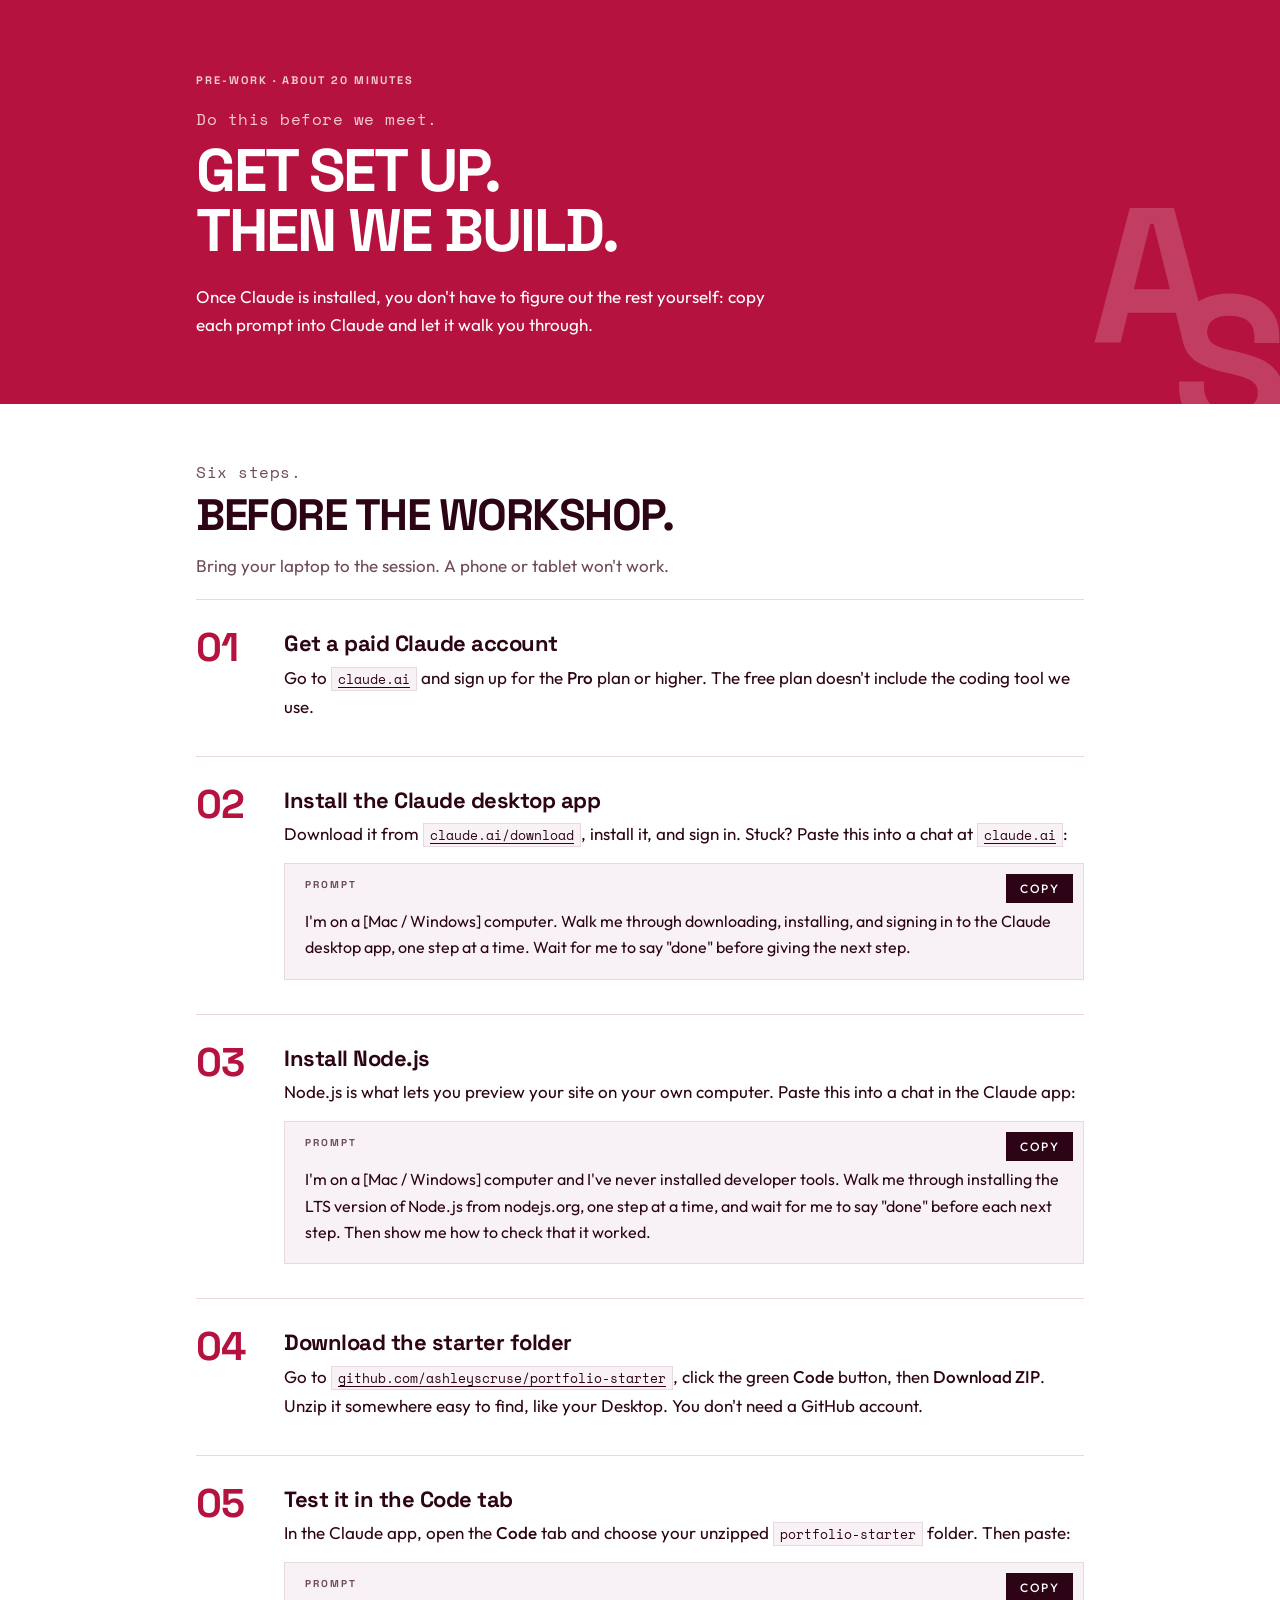
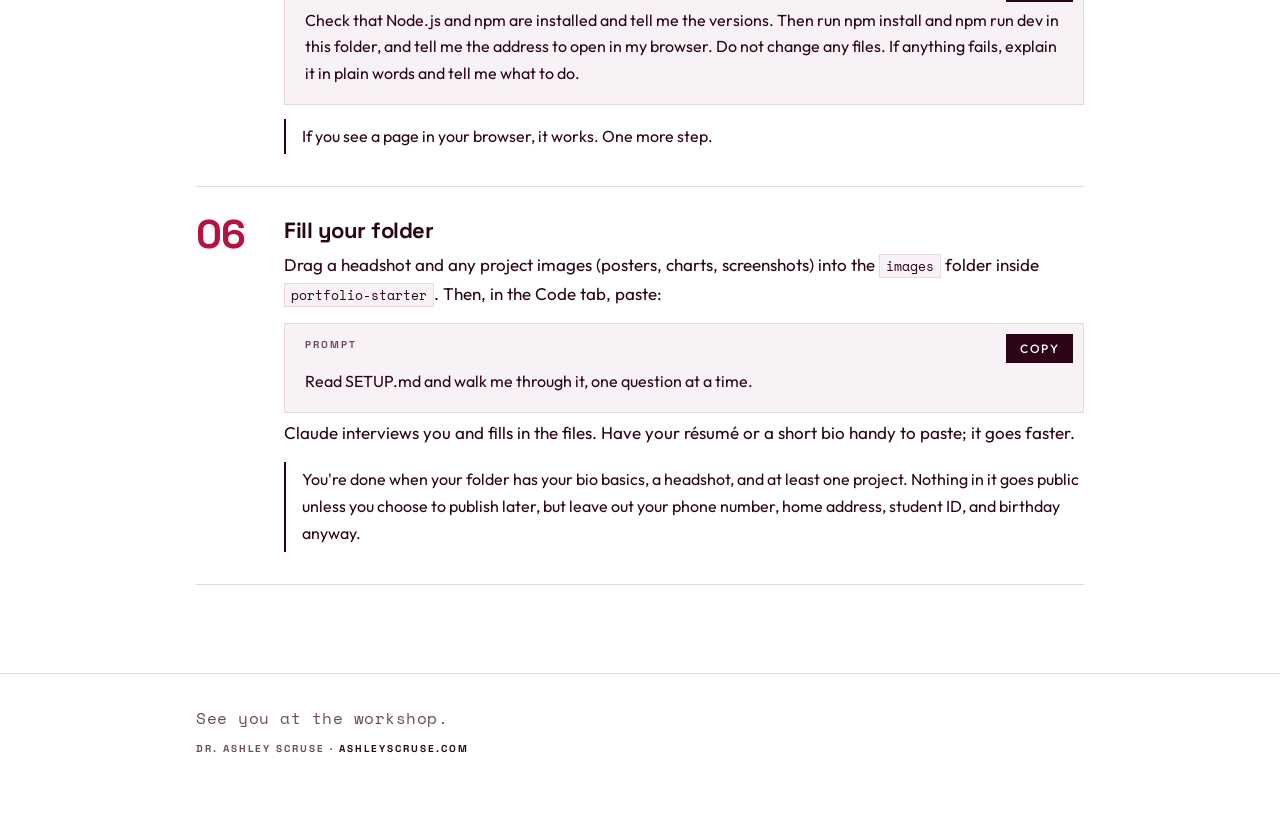
==== docs/prework.html @ 6b227b15 "Split into pre-work and tabbed workshop pages; academic brand register" ====
<!doctype html>
<html lang="en">
<head>
<meta charset="utf-8">
<meta name="viewport" content="width=device-width, initial-scale=1">
<title>Portfolio workshop pre-work</title>
<meta name="description" content="Twenty minutes of setup before the Build Your Portfolio with AI workshop.">
<link rel="preconnect" href="https://fonts.googleapis.com">
<link rel="preconnect" href="https://fonts.gstatic.com" crossorigin>
<link href="https://fonts.googleapis.com/css2?family=Outfit:wght@400;500;600&family=Space+Grotesk:wght@700&family=Space+Mono&display=swap" rel="stylesheet">
<link rel="stylesheet" href="style.css">
</head>
<body>
<header class="hero"><img class="mark" src="as-mark-white.svg" alt=""><div class="wrap">
  <p class="eyebrow">Pre-work · About 20 minutes</p>
  <p class="script">Do this before we meet.</p>
  <h1>Get set up. <span>Then we build.</span></h1>
  <p class="intro">Once Claude is installed, you don't have to figure out the rest yourself: copy each prompt into Claude and let it walk you through.</p>
</div></header>
<main class="wrap"><section class="panel">
  <p class="script">Six steps.</p>
  <h2>Before the workshop.</h2>
  <p class="lead">Bring your laptop to the session. A phone or tablet won't work.</p>
<div class="step"><div class="num">01</div><div>
  <h3>Get a paid Claude account</h3>
  <p>Go to <a href="https://claude.ai"><code>claude.ai</code></a> and sign up for the <b>Pro</b> plan or higher. The free plan doesn't include the coding tool we use.</p>
</div></div>

<div class="step"><div class="num">02</div><div>
  <h3>Install the Claude desktop app</h3>
  <p>Download it from <a href="https://claude.ai/download"><code>claude.ai/download</code></a>, install it, and sign in. Stuck? Paste this into a chat at <a href="https://claude.ai"><code>claude.ai</code></a>:</p>
  <div class="code"><button class="copy">Copy</button><pre><code>I'm on a [Mac / Windows] computer. Walk me through downloading, installing, and signing in to the Claude desktop app, one step at a time. Wait for me to say "done" before giving the next step.</code></pre></div>
</div></div>

<div class="step"><div class="num">03</div><div>
  <h3>Install Node.js</h3>
  <p>Node.js is what lets you preview your site on your own computer. Paste this into a chat in the Claude app:</p>
  <div class="code"><button class="copy">Copy</button><pre><code>I'm on a [Mac / Windows] computer and I've never installed developer tools. Walk me through installing the LTS version of Node.js from nodejs.org, one step at a time, and wait for me to say "done" before each next step. Then show me how to check that it worked.</code></pre></div>
</div></div>

<div class="step"><div class="num">04</div><div>
  <h3>Download the starter folder</h3>
  <p>Go to <a href="https://github.com/ashleyscruse/portfolio-starter"><code>github.com/ashleyscruse/portfolio-starter</code></a>, click the green <b>Code</b> button, then <b>Download ZIP</b>. Unzip it somewhere easy to find, like your Desktop. You don't need a GitHub account.</p>
</div></div>

<div class="step"><div class="num">05</div><div>
  <h3>Test it in the Code tab</h3>
  <p>In the Claude app, open the <b>Code</b> tab and choose your unzipped <code>portfolio-starter</code> folder. Then paste:</p>
  <div class="code"><button class="copy">Copy</button><pre><code>Check that Node.js and npm are installed and tell me the versions. Then run npm install and npm run dev in this folder, and tell me the address to open in my browser. Do not change any files. If anything fails, explain it in plain words and tell me what to do.</code></pre></div>
  <div class="heads-up">If you see a page in your browser, it works. One more step.</div>
</div></div>

<div class="step"><div class="num">06</div><div>
  <h3>Fill your folder</h3>
  <p>Drag a headshot and any project images (posters, charts, screenshots) into the <code>images</code> folder inside <code>portfolio-starter</code>. Then, in the Code tab, paste:</p>
  <div class="code"><button class="copy">Copy</button><pre><code>Read SETUP.md and walk me through it, one question at a time.</code></pre></div>
  <p>Claude interviews you and fills in the files. Have your résumé or a short bio handy to paste; it goes faster.</p>
  <div class="heads-up">You're done when your folder has your bio basics, a headshot, and at least one project. Nothing in it goes public unless you choose to publish later, but leave out your phone number, home address, student ID, and birthday anyway.</div>
</div></div>
</section></main>
<footer><div class="wrap">
  <p class="script">See you at the workshop.</p>
  <p class="meta">Dr. Ashley Scruse · <a href="https://ashleyscruse.com/portfolio">ashleyscruse.com</a></p>
</div></footer>
<script>
  document.querySelectorAll('.copy').forEach(function (b) {
    b.addEventListener('click', function () {
      var t = b.parentElement.querySelector('code').innerText;
      try { navigator.clipboard.writeText(t).then(function () {
        b.textContent = 'Copied'; setTimeout(function () { b.textContent = 'Copy'; }, 1500); }); } catch (e) {}
    });
  });
</script>
</body>
</html>
---- docs/style.css ----
/* Ashley Scruse brand kit, register B (academic): ruby lead band over white.
   Orchid, petal, and Caveat are off; ruby appears once on white (the step numerals). */
:root {
  --merlot: #2c0415; --ruby: #b5123f; --pale: #f3c9d4;
  --lilac: #f8f2f6; --white: #fff; --ink: #2c0415; --muted: #6e4a5a; --line: #e7d8e1;
  --display: "Space Grotesk", Arial, sans-serif; --body: "Outfit", Arial, sans-serif;
  --mono: "Space Mono", Menlo, Consolas, monospace;
}
* { box-sizing: border-box; }
html { scroll-behavior: smooth; }
body { margin: 0; background: var(--white); color: var(--ink); font: 400 17px/1.7 var(--body); overflow-wrap: anywhere; }
.wrap { max-width: 920px; margin: 0 auto; padding: 0 16px; }
a { color: var(--merlot); text-decoration-thickness: 1px; text-underline-offset: 3px; }

/* Hero */
.hero { background: var(--ruby); color: #fff; padding: 72px 0 64px; position: relative; overflow: hidden; }
.hero .mark { position: absolute; right: -30px; bottom: -40px; width: 240px; height: auto; opacity: .18; pointer-events: none; }
.hero .wrap { position: relative; }
.eyebrow { font: 700 11px/1.5 var(--display); letter-spacing: 2px; text-transform: uppercase; color: var(--muted); margin: 0; }
.hero .eyebrow, .hero .script { color: var(--pale); }
.script { font: 400 16px/1.5 var(--mono); letter-spacing: .5px; color: var(--muted); margin: 18px 0 10px; }
h1 { font: 700 clamp(40px, 7vw, 60px)/1.0 var(--display); letter-spacing: -2px; text-transform: uppercase; margin: 0 0 22px; max-width: 12em; }
h1 span { display: block; }
.hero p.intro { color: #fff; max-width: 34em; margin: 0; }
.hero .aside { margin-top: 28px; font-size: 15px; color: #fff; }
.hero .aside a { color: #fff; }

/* Tabs */
.tabs { position: sticky; top: 0; z-index: 5; background: var(--white); border-bottom: 1px solid var(--line); }
.tabs .wrap { display: flex; gap: 4px; overflow-x: auto; }
.tabs button { background: none; border: 0; border-bottom: 2px solid transparent; padding: 16px 12px 14px; cursor: pointer;
  font: 500 13px var(--body); letter-spacing: 1.5px; text-transform: uppercase; color: var(--muted); white-space: nowrap; }
.tabs button:hover { color: var(--merlot); }
.tabs button[aria-selected="true"] { color: var(--merlot); border-bottom-color: var(--merlot); }
.js .panel[hidden] { display: none; }

/* Section heads */
section.panel { padding: 56px 0 24px; }
.panel .script { margin: 0 0 8px; }
h2 { font: 700 clamp(30px, 5vw, 44px)/1.05 var(--display); letter-spacing: -1.5px; text-transform: uppercase; margin: 0 0 14px; }
.lead { color: var(--muted); max-width: 40em; margin: 0 0 18px; }

/* Steps, list-tile style */
.step { display: grid; grid-template-columns: 72px 1fr; gap: 16px; padding: 28px 0; border-top: 1px solid var(--line); }
.step:last-of-type { border-bottom: 1px solid var(--line); }
.num { font: 700 40px/1 var(--display); letter-spacing: -1.5px; color: var(--ruby); }
.step > div { min-width: 0; }
h3 { font: 700 22px/1.25 var(--display); letter-spacing: -0.5px; margin: 2px 0 6px; }
.step p { margin: 6px 0; }
code { font: 13px/1.5 var(--mono); background: var(--lilac); border: 1px solid var(--line); padding: 1px 6px; }

/* Prompt cards */
.code { position: relative; margin: 14px 0 6px; background: var(--lilac); border: 1px solid var(--line); padding: 44px 20px 18px; }
.code::before { content: "Prompt"; position: absolute; top: 14px; left: 20px; font: 700 10px var(--display); letter-spacing: 2px; text-transform: uppercase; color: var(--muted); }
.code pre { margin: 0; white-space: pre-wrap; font: 400 16px/1.65 var(--body); color: var(--ink); }
.code pre code { background: none; border: 0; padding: 0; font: inherit; }
.copy { position: absolute; top: 10px; right: 10px; background: var(--merlot); color: #fff; border: 0; cursor: pointer;
  font: 500 12px var(--body); letter-spacing: 1.5px; text-transform: uppercase; padding: 7px 14px; }
.copy:hover { background: var(--muted); }
.heads-up { border-left: 2px solid var(--merlot); padding: 4px 0 4px 16px; margin: 14px 0 4px; font-size: 16px; }

/* Tables and lists */
table { width: 100%; border-collapse: collapse; margin: 10px 0 24px; font-size: 16px; }
th, td { text-align: left; padding: 12px 12px 12px 0; border-bottom: 1px solid var(--line); vertical-align: top; }
th { font: 700 10px var(--display); letter-spacing: 2px; text-transform: uppercase; color: var(--muted); }
td:first-child { white-space: nowrap; }
b { font-weight: 500; }
td code { overflow-wrap: normal; white-space: nowrap; }
.tips { list-style: none; counter-reset: t; padding: 0; margin: 0; }
.tips li { counter-increment: t; display: grid; grid-template-columns: 56px 1fr; padding: 16px 0; border-top: 1px solid var(--line); }
.tips li::before { content: counter(t, decimal-leading-zero); font: 700 22px/1.4 var(--display); color: var(--merlot); }
.tips b { display: block; }
.next { display: inline-block; margin-top: 28px; background: none; border: 1px solid var(--merlot); color: var(--merlot); cursor: pointer;
  font: 500 13px var(--body); letter-spacing: 1.5px; text-transform: uppercase; padding: 11px 18px; }
.next:hover { background: var(--merlot); color: #fff; }

/* Footer */
footer { margin-top: 64px; border-top: 1px solid var(--line); padding: 32px 0 48px; }
footer .script { margin: 0 0 4px; }
footer .meta { font: 700 10px/1.8 var(--display); letter-spacing: 2px; text-transform: uppercase; color: var(--muted); }
footer .meta a { color: var(--merlot); text-decoration: none; }

@media (max-width: 600px) {
  .hero { padding: 48px 0 44px; }
  .hero .mark { width: 160px; right: -30px; bottom: -30px; }
  .step { grid-template-columns: 1fr; gap: 6px; }
  .num { font-size: 30px; }
  td:first-child { white-space: normal; }
  td code { font-size: 12px; }
}
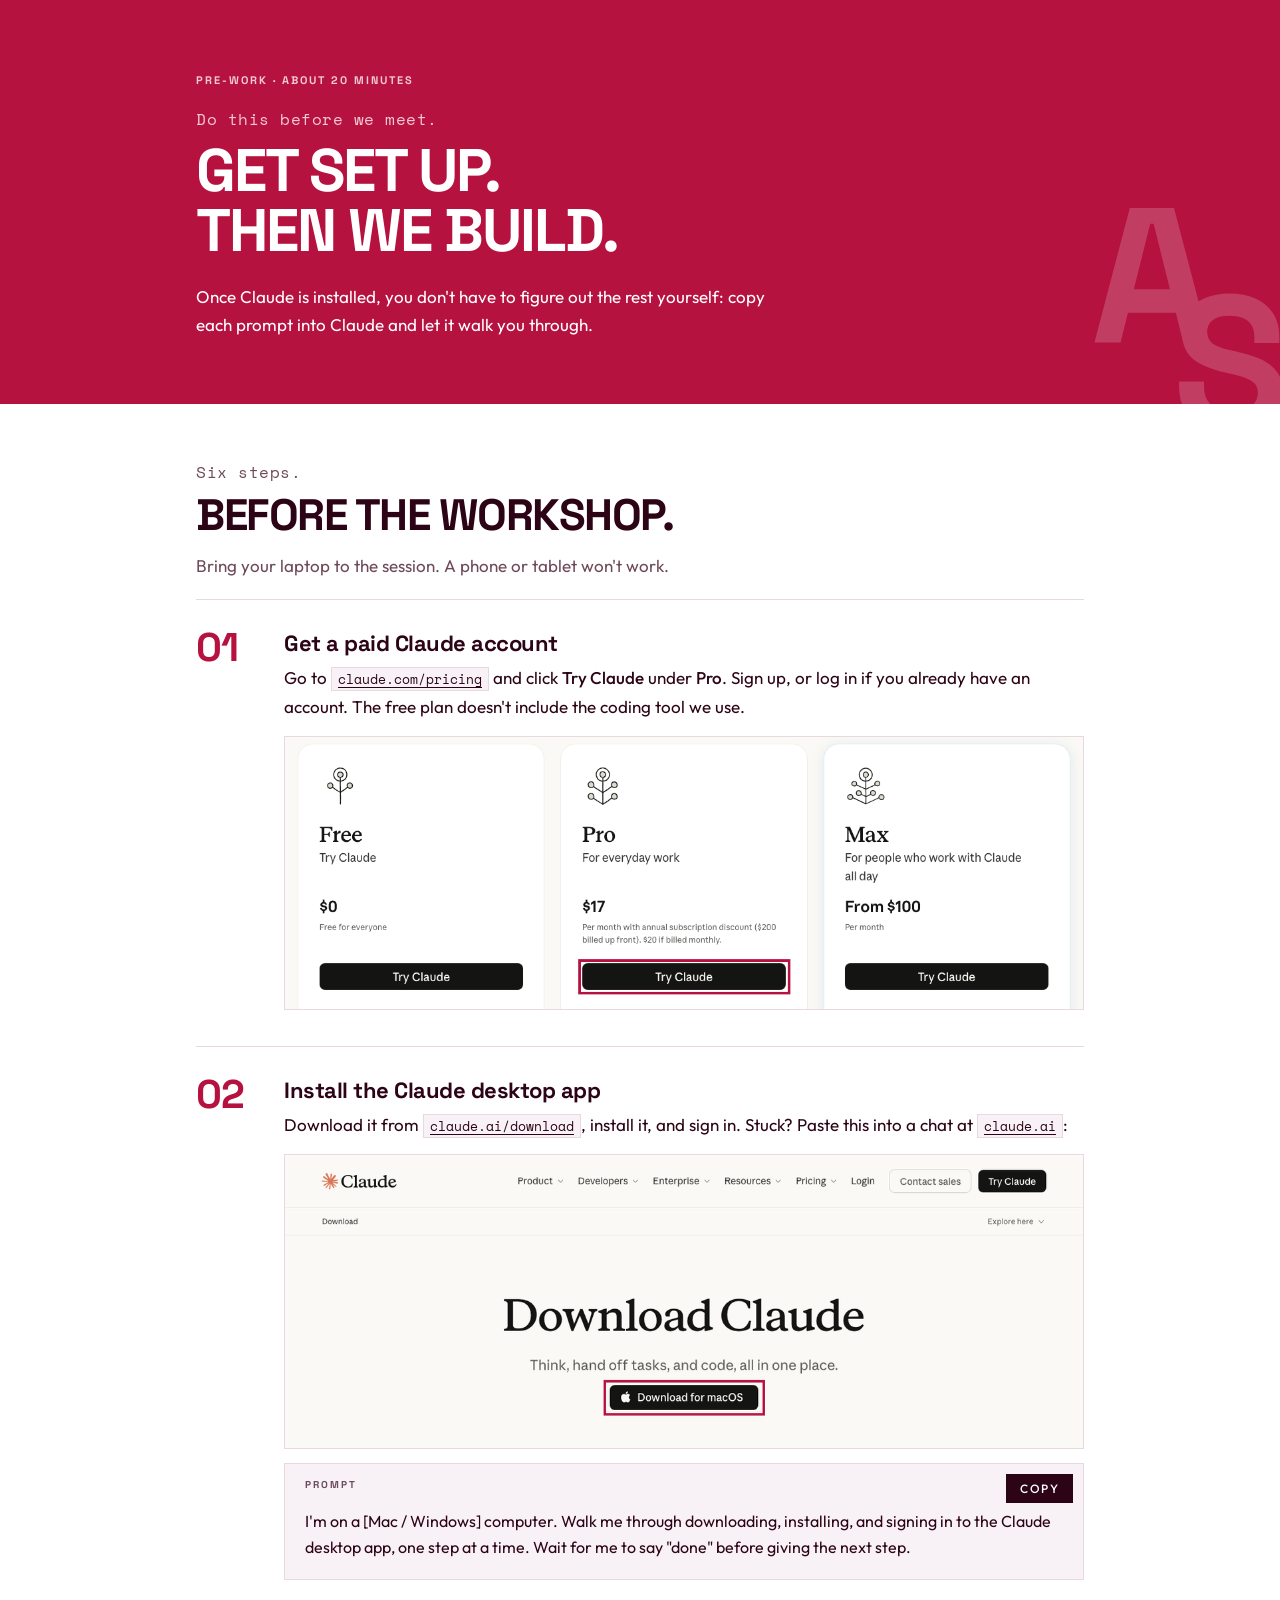
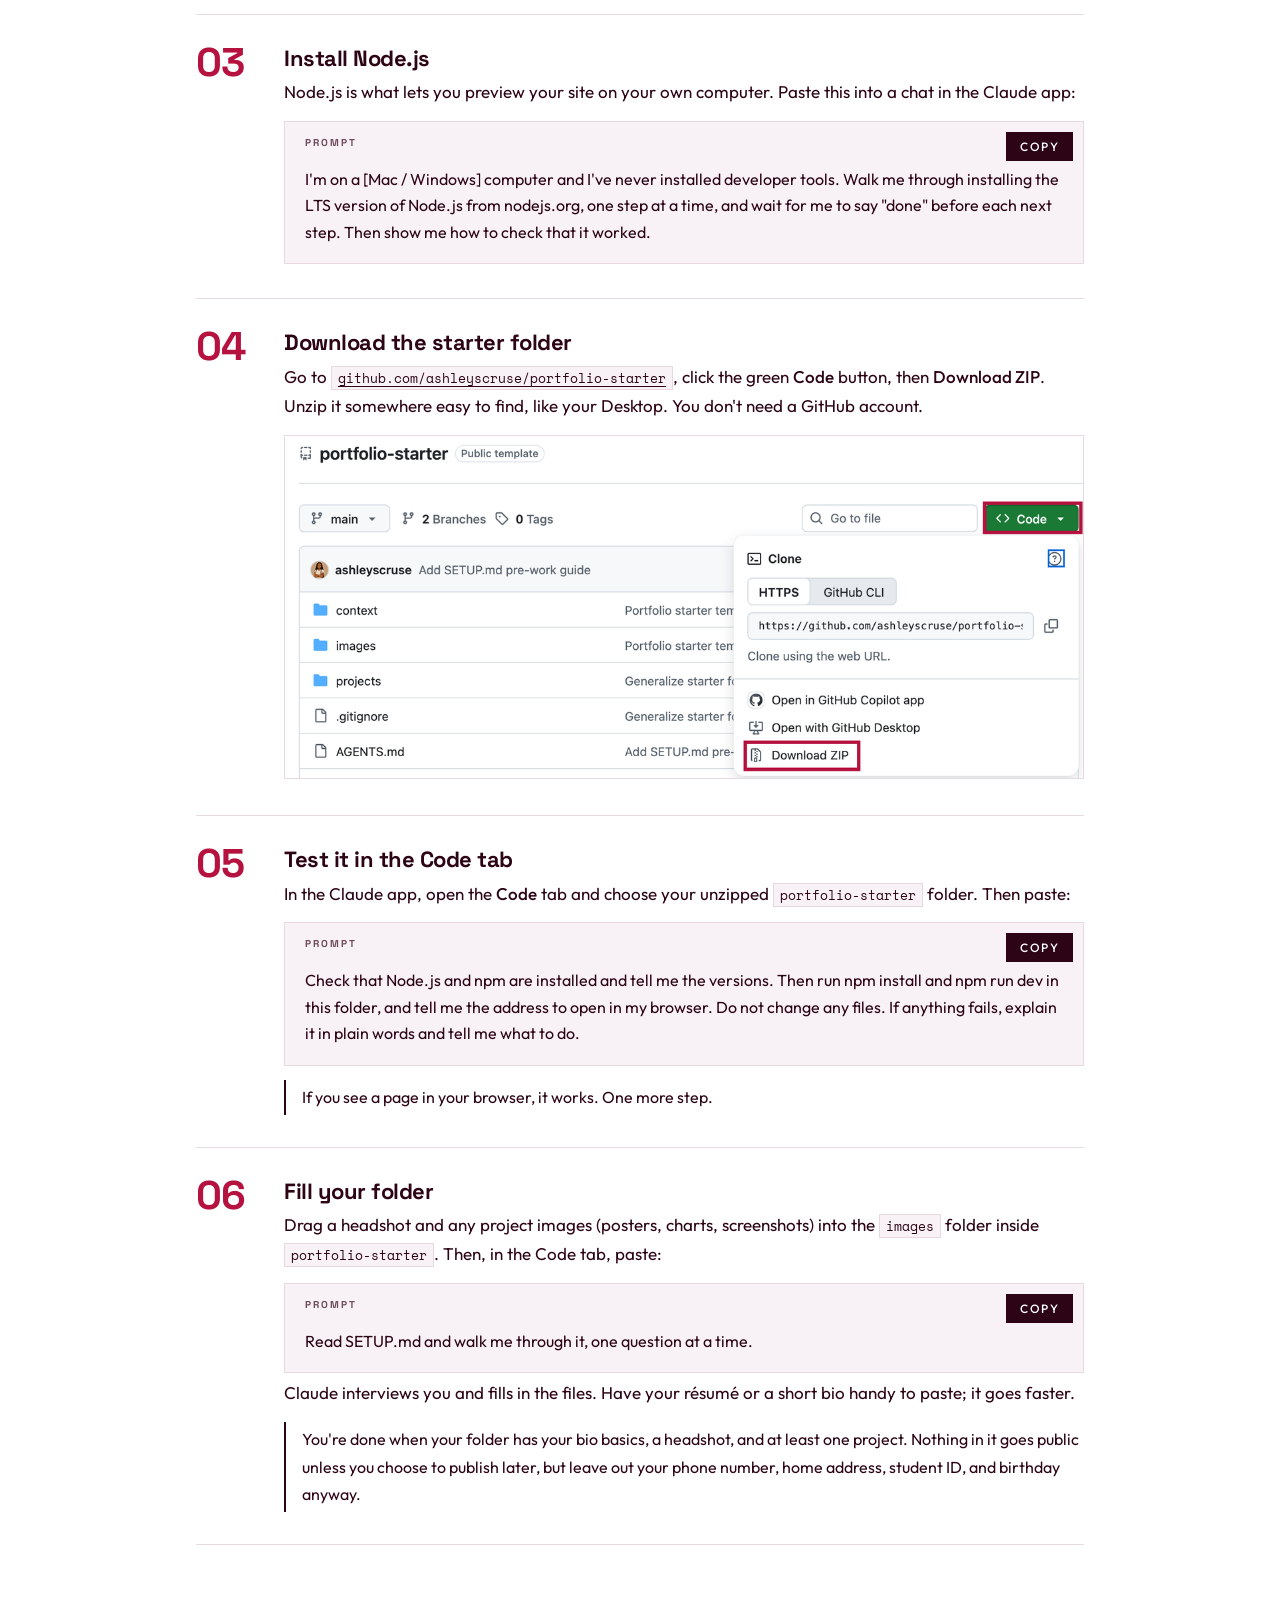
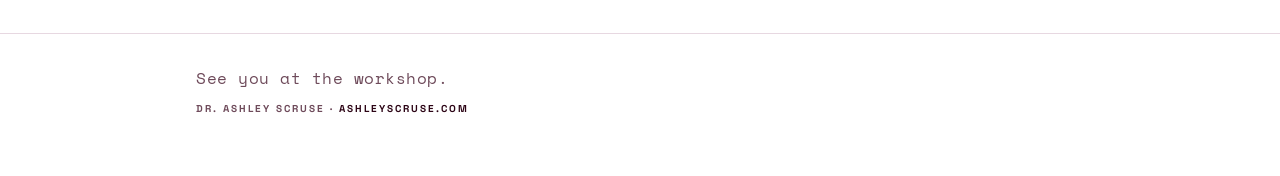
==== commit f21566cd: "Add screenshots to pre-work page" ====
--- a/docs/prework.html
+++ b/docs/prework.html
@@ -23,12 +23,14 @@
   <p class="lead">Bring your laptop to the session. A phone or tablet won't work.</p>
 <div class="step"><div class="num">01</div><div>
   <h3>Get a paid Claude account</h3>
-  <p>Go to <a href="https://claude.ai"><code>claude.ai</code></a> and sign up for the <b>Pro</b> plan or higher. The free plan doesn't include the coding tool we use.</p>
+  <p>Go to <a href="https://claude.com/pricing"><code>claude.com/pricing</code></a> and click <b>Try Claude</b> under <b>Pro</b>. Sign up, or log in if you already have an account. The free plan doesn't include the coding tool we use.</p>
+  <figure class="shot"><img src="images/claude-pricing-pro.png" alt="The Claude pricing page, with the Try Claude button under the Pro plan outlined." loading="lazy"></figure>
 </div></div>
 
 <div class="step"><div class="num">02</div><div>
   <h3>Install the Claude desktop app</h3>
   <p>Download it from <a href="https://claude.ai/download"><code>claude.ai/download</code></a>, install it, and sign in. Stuck? Paste this into a chat at <a href="https://claude.ai"><code>claude.ai</code></a>:</p>
+  <figure class="shot"><img src="images/claude-download.png" alt="The claude.ai/download page, with the Download button outlined." loading="lazy"></figure>
   <div class="code"><button class="copy">Copy</button><pre><code>I'm on a [Mac / Windows] computer. Walk me through downloading, installing, and signing in to the Claude desktop app, one step at a time. Wait for me to say "done" before giving the next step.</code></pre></div>
 </div></div>
 
@@ -41,6 +43,7 @@
 <div class="step"><div class="num">04</div><div>
   <h3>Download the starter folder</h3>
   <p>Go to <a href="https://github.com/ashleyscruse/portfolio-starter"><code>github.com/ashleyscruse/portfolio-starter</code></a>, click the green <b>Code</b> button, then <b>Download ZIP</b>. Unzip it somewhere easy to find, like your Desktop. You don't need a GitHub account.</p>
+  <figure class="shot"><img src="images/github-download-zip.png" alt="The portfolio-starter page on GitHub with the green Code menu open and Download ZIP outlined." loading="lazy"></figure>
 </div></div>
 
 <div class="step"><div class="num">05</div><div>
--- a/docs/style.css
+++ b/docs/style.css
@@ -57,6 +57,8 @@
 .copy { position: absolute; top: 10px; right: 10px; background: var(--merlot); color: #fff; border: 0; cursor: pointer;
   font: 500 12px var(--body); letter-spacing: 1.5px; text-transform: uppercase; padding: 7px 14px; }
 .copy:hover { background: var(--muted); }
+.shot { margin: 14px 0 8px; }
+.shot img { display: block; max-width: 100%; height: auto; border: 1px solid var(--line); }
 .heads-up { border-left: 2px solid var(--merlot); padding: 4px 0 4px 16px; margin: 14px 0 4px; font-size: 16px; }
 
 /* Tables and lists */
